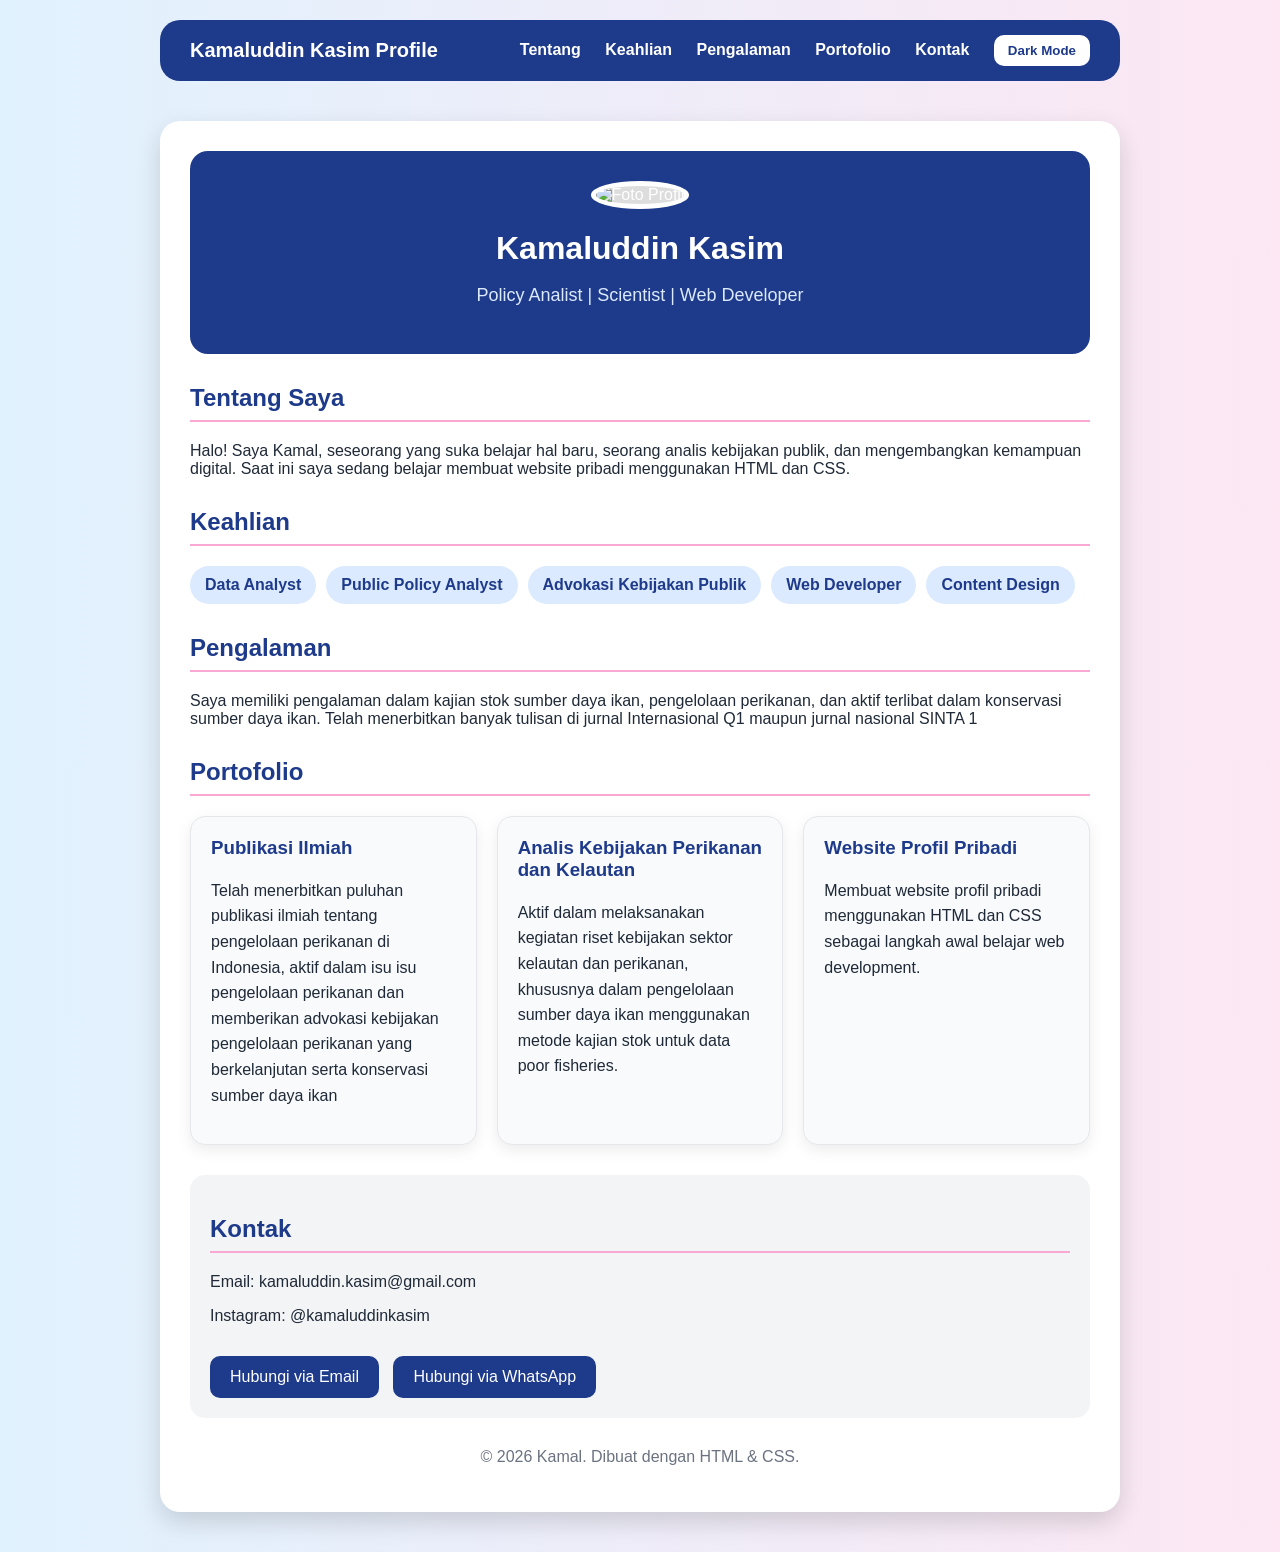
==== index.html @ 585c3568 "Rename index.html.html to index.html" ====
<!DOCTYPE html>
<html>
<head>
<head>
  <meta name="viewport" content="width=device-width, initial-scale=1.0">
  <title>Profil Pribadi Kamal</title>
  <link rel="stylesheet" href="style.css">
</head>  <title>Profil Pribadi Kamal</title>

  <style>
    body {
      margin: 0;
      font-family: Arial, sans-serif;
      background: linear-gradient(to right, #e0f2fe, #fce7f3);
      color: #1f2937;
    }

    .container {
      width: 85%;
      max-width: 900px;
      margin: 40px auto;
      background-color: white;
      border-radius: 20px;
      padding: 30px;
      box-shadow: 0 10px 25px rgba(0, 0, 0, 0.15);
    }

    .header {
      text-align: center;
      padding: 30px;
      background-color: #1e3a8a;
      color: white;
      border-radius: 18px;
    }

    .foto-profil {
      width: 140px;
      height: 140px;
      border-radius: 50%;
      border: 5px solid white;
      object-fit: cover;
      background-color: #ddd;
    }

    h1 {
      margin-bottom: 5px;
    }

    .tagline {
      font-size: 18px;
      color: #dbeafe;
    }

    .section {
      margin-top: 30px;
    }

    .section h2 {
      color: #1e3a8a;
      border-bottom: 2px solid #f9a8d4;
      padding-bottom: 8px;
    }

    .skill-list {
      display: flex;
      flex-wrap: wrap;
      gap: 10px;
    }

    .skill {
      background-color: #dbeafe;
      color: #1e3a8a;
      padding: 10px 15px;
      border-radius: 20px;
      font-weight: bold;
    }

    .kontak {
      background-color: #f3f4f6;
      padding: 20px;
      border-radius: 15px;
    }

    .button {
      display: inline-block;
      margin-top: 15px;
      padding: 12px 20px;
      background-color: #1e3a8a;
      color: white;
      text-decoration: none;
      border-radius: 10px;
    }

    .button:hover {
      background-color: #f472b6;
    }

    footer {
      text-align: center;
      margin-top: 30px;
      color: #6b7280;
    }
  </style>
</head>

<body>
 <nav class="navbar">
  <div class="nav-title">Kamaluddin Kasim Profile</div>

  <div class="nav-menu">
    <a href="#tentang">Tentang</a>
    <a href="#keahlian">Keahlian</a>
    <a href="#pengalaman">Pengalaman</a>
    <a href="#portofolio">Portofolio</a>
    <a href="#kontak">Kontak</a>
    <button onclick="ubahMode()" class="mode-button" id="modeButton">Dark Mode</button>
  </div>
</nav>
  <div class="container">

    <div class="header">
      <img src="kamal1.JPEG" alt="Foto Profil" class="foto-profil">
      <h1>Kamaluddin Kasim</h1>
      <p class="tagline">Policy Analist | Scientist | Web Developer</p>
    </div>

    <div class="section" id="tentang">
      <h2>Tentang Saya</h2>
      <p>
        Halo! Saya Kamal, seseorang yang suka belajar hal baru, seorang analis kebijakan publik,
        dan mengembangkan kemampuan digital. Saat ini saya sedang belajar membuat website
        pribadi menggunakan HTML dan CSS.
      </p>
    </div>

    <div class="section" id="keahlian">
      <h2>Keahlian</h2>
      <div class="skill-list">
        <div class="skill">Data Analyst</div>
        <div class="skill">Public Policy Analyst</div>
        <div class="skill">Advokasi Kebijakan Publik</div>
        <div class="skill">Web Developer</div>
        <div class="skill">Content Design</div>
      </div>
    </div>

    <div class="section" id="pengalaman">
      <h2>Pengalaman</h2>
      <p>
        Saya memiliki pengalaman dalam kajian stok sumber daya ikan, pengelolaan perikanan, dan aktif terlibat dalam konservasi sumber daya ikan. Telah menerbitkan banyak tulisan di jurnal Internasional Q1 maupun jurnal nasional SINTA 1
      </p>
    </div>
<div class="section" id="portofolio">
  <h2>Portofolio</h2>

  <div class="portfolio-list">

    <div class="portfolio-card">
      <h3>Publikasi Ilmiah</h3>
      <p>
        Telah menerbitkan puluhan publikasi ilmiah tentang pengelolaan perikanan di Indonesia, aktif dalam isu isu pengelolaan perikanan dan memberikan advokasi kebijakan pengelolaan perikanan yang berkelanjutan serta konservasi sumber daya ikan
      </p>
    </div>

    <div class="portfolio-card">
      <h3>Analis Kebijakan Perikanan dan Kelautan</h3>
      <p>
        Aktif dalam melaksanakan kegiatan riset kebijakan sektor kelautan dan perikanan, khususnya dalam pengelolaan sumber daya ikan menggunakan metode kajian stok untuk data poor fisheries.
      </p>
    </div>

    <div class="portfolio-card">
      <h3>Website Profil Pribadi</h3>
      <p>
        Membuat website profil pribadi menggunakan HTML dan CSS sebagai langkah awal
        belajar web development.
      </p>
    </div>

  </div>
</div>
   <div class="section kontak" id="kontak">
  <h2>Kontak</h2>
  <p>Email: kamaluddin.kasim@gmail.com</p>
  <p>Instagram: @kamaluddinkasim</p>

  <a href="mailto:kamaluddin.kasim@gmail.com" class="button">Hubungi via Email</a>

  <a 
    href="https://wa.me/6281211742710?text=Halo%20Kamal,%20saya%20tertarik%20dengan%20profil%20Anda"
    class="button whatsapp"
    target="_blank">
    Hubungi via WhatsApp
  </a>
</div>

    <footer>
      <p>© 2026 Kamal. Dibuat dengan HTML & CSS.</p>
    </footer>

  </div>
<script>
  function ubahMode() {
    document.body.classList.toggle("dark-mode");

    const tombol = document.getElementById("modeButton");

    if (document.body.classList.contains("dark-mode")) {
      tombol.textContent = "Light Mode";
    } else {
      tombol.textContent = "Dark Mode";
    }
  }
</script>
<script>
  const tombol = document.getElementById("modeButton");

  if (localStorage.getItem("mode") === "dark") {
    document.body.classList.add("dark-mode");
    tombol.textContent = "Light Mode";
  }

  function ubahMode() {
    document.body.classList.toggle("dark-mode");

    if (document.body.classList.contains("dark-mode")) {
      tombol.textContent = "Light Mode";
      localStorage.setItem("mode", "dark");
    } else {
      tombol.textContent = "Dark Mode";
      localStorage.setItem("mode", "light");
    }
  }
</script>

</body>
</html>
---- style.css ----
body {
  margin: 0;
  font-family: Arial, sans-serif;
  background: linear-gradient(to right, #e0f2fe, #fce7f3);
  color: #1f2937; scroll-behavior: smooth;
}

.navbar {
  width: 85%;
  max-width: 900px;
  margin: 20px auto 0;
  padding: 15px 30px;
  background-color: #1e3a8a;
  color: white;
  border-radius: 20px;
  display: flex;
  justify-content: space-between;
  align-items: center;
}

.nav-title {
  font-weight: bold;
  font-size: 20px;
}

.nav-menu a {
  color: white;
  text-decoration: none;
  margin-left: 20px;
  font-weight: bold;
}

.nav-menu a:hover {
  color: #f9a8d4;
}
.container {
  width: 85%;
  max-width: 900px;
  margin: 40px auto;
  background-color: white;
  border-radius: 20px;
  padding: 30px;
  box-shadow: 0 10px 25px rgba(0, 0, 0, 0.15);
}

.header {
  text-align: center;
  padding: 30px;
  background-color: #be185d;
  color: white;
  border-radius: 18px;
}

.foto-profil {
  width: 140px;
  height: 140px;
  border-radius: 50%;
  border: 5px solid white;
  object-fit: cover;
  background-color: #ddd;
}

h1 {
  margin-bottom: 5px;
}

.tagline {
  font-size: 18px;
  color: #dbeafe;
}

.section {
  margin-top: 30px;
}

.section h2 {
  color: #1e3a8a;
  border-bottom: 2px solid #f9a8d4;
  padding-bottom: 8px;
}

.skill-list {
  display: flex;
  flex-wrap: wrap;
  gap: 10px;
}

.skill {
  background-color: #dbeafe;
  color: #1e3a8a;
  padding: 10px 15px;
  border-radius: 20px;
  font-weight: bold;
}

.kontak {
  background-color: #f3f4f6;
  padding: 20px;
  border-radius: 15px;
}

.button {
  display: inline-block;
  margin-top: 15px;
  padding: 12px 20px;
  background-color: #1e3a8a;
  color: white;
  text-decoration: none;
  border-radius: 10px;
transition: 0.3s;
}

.button:hover {
  background-color: #f472b6;
  transform: scale(1.05);
}

footer {
  text-align: center;
  margin-top: 30px;
  color: #6b7280;
}
.portfolio-list {
  display: flex;
  gap: 20px;
  margin-top: 20px;
}

.portfolio-card {
  flex: 1;
  background-color: #f8fafc;
  padding: 20px;
  border-radius: 15px;
  border: 1px solid #e5e7eb;
  box-shadow: 0 5px 15px rgba(0, 0, 0, 0.08);
transition: 0.3s;
}

.portfolio-card h3 {
  color: #1e3a8a;
  margin-top: 0;
}

.portfolio-card p {
  line-height: 1.6;
}

.portfolio-card:hover {
  transform: translateY(-8px);
  box-shadow: 0 12px 25px rgba(0, 0, 0, 0.18);
}
@media (max-width: 768px) {
  .navbar {
    width: 85%;
    flex-direction: column;
    text-align: center;
    gap: 15px;
    padding: 20px; .whatsapp {
  margin-left: 0;
  margin-top: 10px;
}
@media (max-width: 768px) {
  .navbar {
    width: 85%;
    flex-direction: column;
    text-align: center;
    gap: 15px;
    padding: 20px;
  }
.mode-button {
  margin-left: 0;
  margin-top: 10px;
}
  .portfolio-list {
    flex-direction: column;
  }
}
  }

  .nav-menu {
    display: flex;
    flex-direction: column;
    gap: 10px;
  }

  .nav-menu a {
    margin-left: 0;
  }

  .container {
  width: 85%;
  max-width: 900px;
  margin: 40px auto;
  background-color: white;
  border-radius: 20px;
  padding: 30px;
  box-shadow: 0 10px 25px rgba(0, 0, 0, 0.15);
  animation: munculHalus 1s ease;
}

  .header {
    padding: 25px 15px;
  }

  .foto-profil {
  width: 140px;
  height: 140px;
  border-radius: 50%;
  border: 5px solid white;
  object-fit: cover;
  background-color: #ddd;
  transition: 0.3s;
}
.foto-profil:hover {
  transform: scale(1.08);
  transition: 0.3s;
}
  h1 {
    font-size: 26px;
  }

  .tagline {
    font-size: 16px;
  }

  .section h2 {
    font-size: 22px;
  }

  .skill-list {
    flex-direction: column;
  }

  .skill {
    text-align: center;
  }

  .button {
    display: block;
    text-align: center;
  }
}
.whatsapp {
  background-color: #16a34a;
  margin-left: 10px;
}

.whatsapp:hover {
  background-color: #15803d;
}
@keyframes munculHalus {
  from {
    opacity: 0;
    transform: translateY(30px);
  }
  to {
    opacity: 1;
    transform: translateY(0);
  }
}
.mode-button {
  margin-left: 20px;
  padding: 8px 14px;
  border: none;
  border-radius: 10px;
  background-color: white;
  color: #1e3a8a;
  font-weight: bold;
  cursor: pointer;
  transition: 0.3s;
}

.mode-button:hover {
  background-color: #f9a8d4;
  color: white;
}

.dark-mode {
  background: linear-gradient(to right, #111827, #1f2937);
  color: #f9fafb;
}

.dark-mode .container {
  background-color: #111827;
  color: #f9fafb;
}

.dark-mode .section h2 {
  color: #93c5fd;
}

.dark-mode .portfolio-card {
  background-color: #1f2937;
  border: 1px solid #374151;
}

.dark-mode .portfolio-card h3 {
  color: #93c5fd;
}

.dark-mode .kontak {
  background-color: #1f2937;
}

.dark-mode footer {
  color: #d1d5db;
}
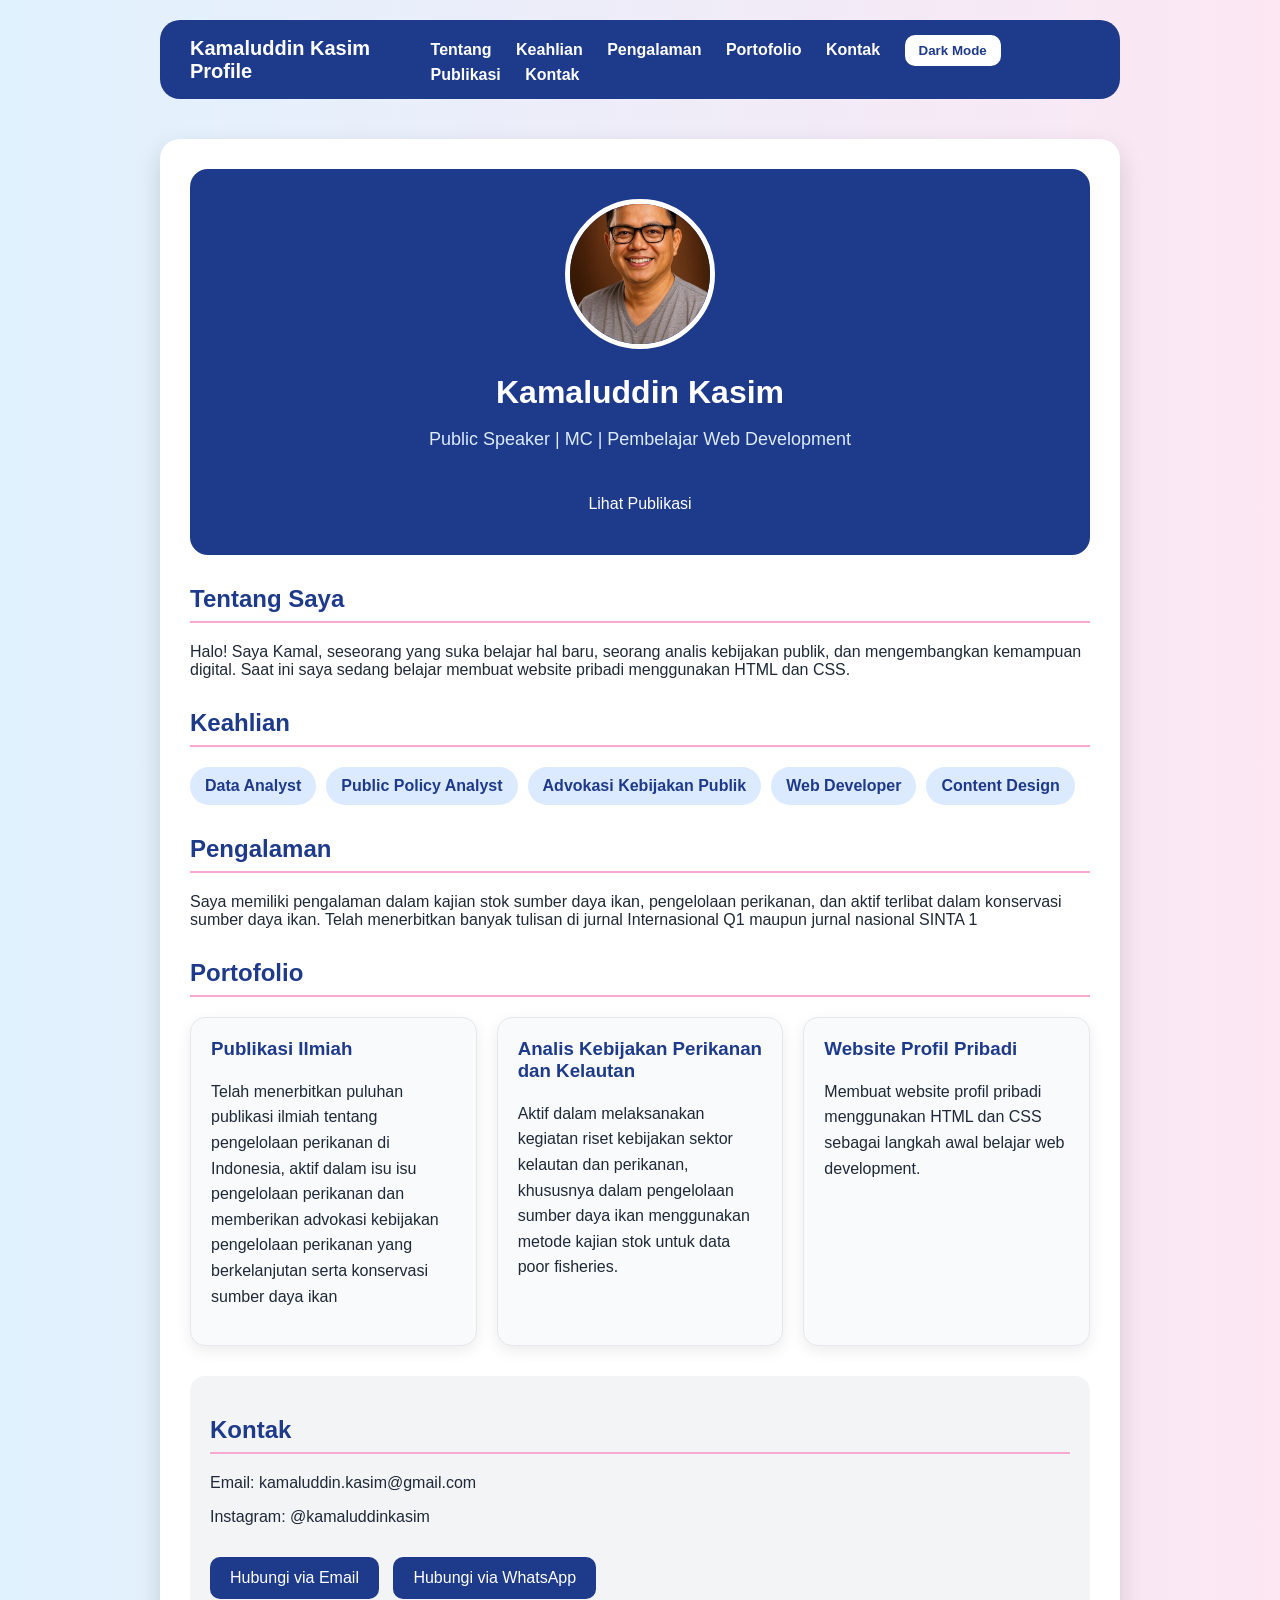
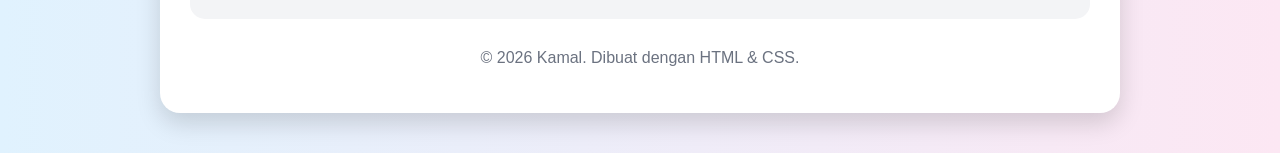
==== commit 85ba6bab: "Update index.html" ====
--- a/index.html
+++ b/index.html
@@ -114,15 +114,28 @@
     <a href="#portofolio">Portofolio</a>
     <a href="#kontak">Kontak</a>
     <button onclick="ubahMode()" class="mode-button" id="modeButton">Dark Mode</button>
+<a 
+  href="https://scholar.google.com/citations?user=J5LcpdcAAAAJ&hl=en" 
+  target="_blank">
+  Publikasi
+</a>
+<a href="#kontak">Kontak</a>
   </div>
 </nav>
   <div class="container">
 
     <div class="header">
-      <img src="kamal1.JPEG" alt="Foto Profil" class="foto-profil">
-      <h1>Kamaluddin Kasim</h1>
-      <p class="tagline">Policy Analist | Scientist | Web Developer</p>
-    </div>
+  <img src="kamal1.JPEG" alt="Foto Profil" class="foto-profil">
+  <h1>Kamaluddin Kasim</h1>
+  <p class="tagline">Public Speaker | MC | Pembelajar Web Development</p>
+
+  <a 
+    href="https://scholar.google.com/citations?user=J5LcpdcAAAAJ&hl=en" 
+    class="button scholar-button" 
+    target="_blank">
+    Lihat Publikasi
+  </a>
+</div>
 
     <div class="section" id="tentang">
       <h2>Tentang Saya</h2>
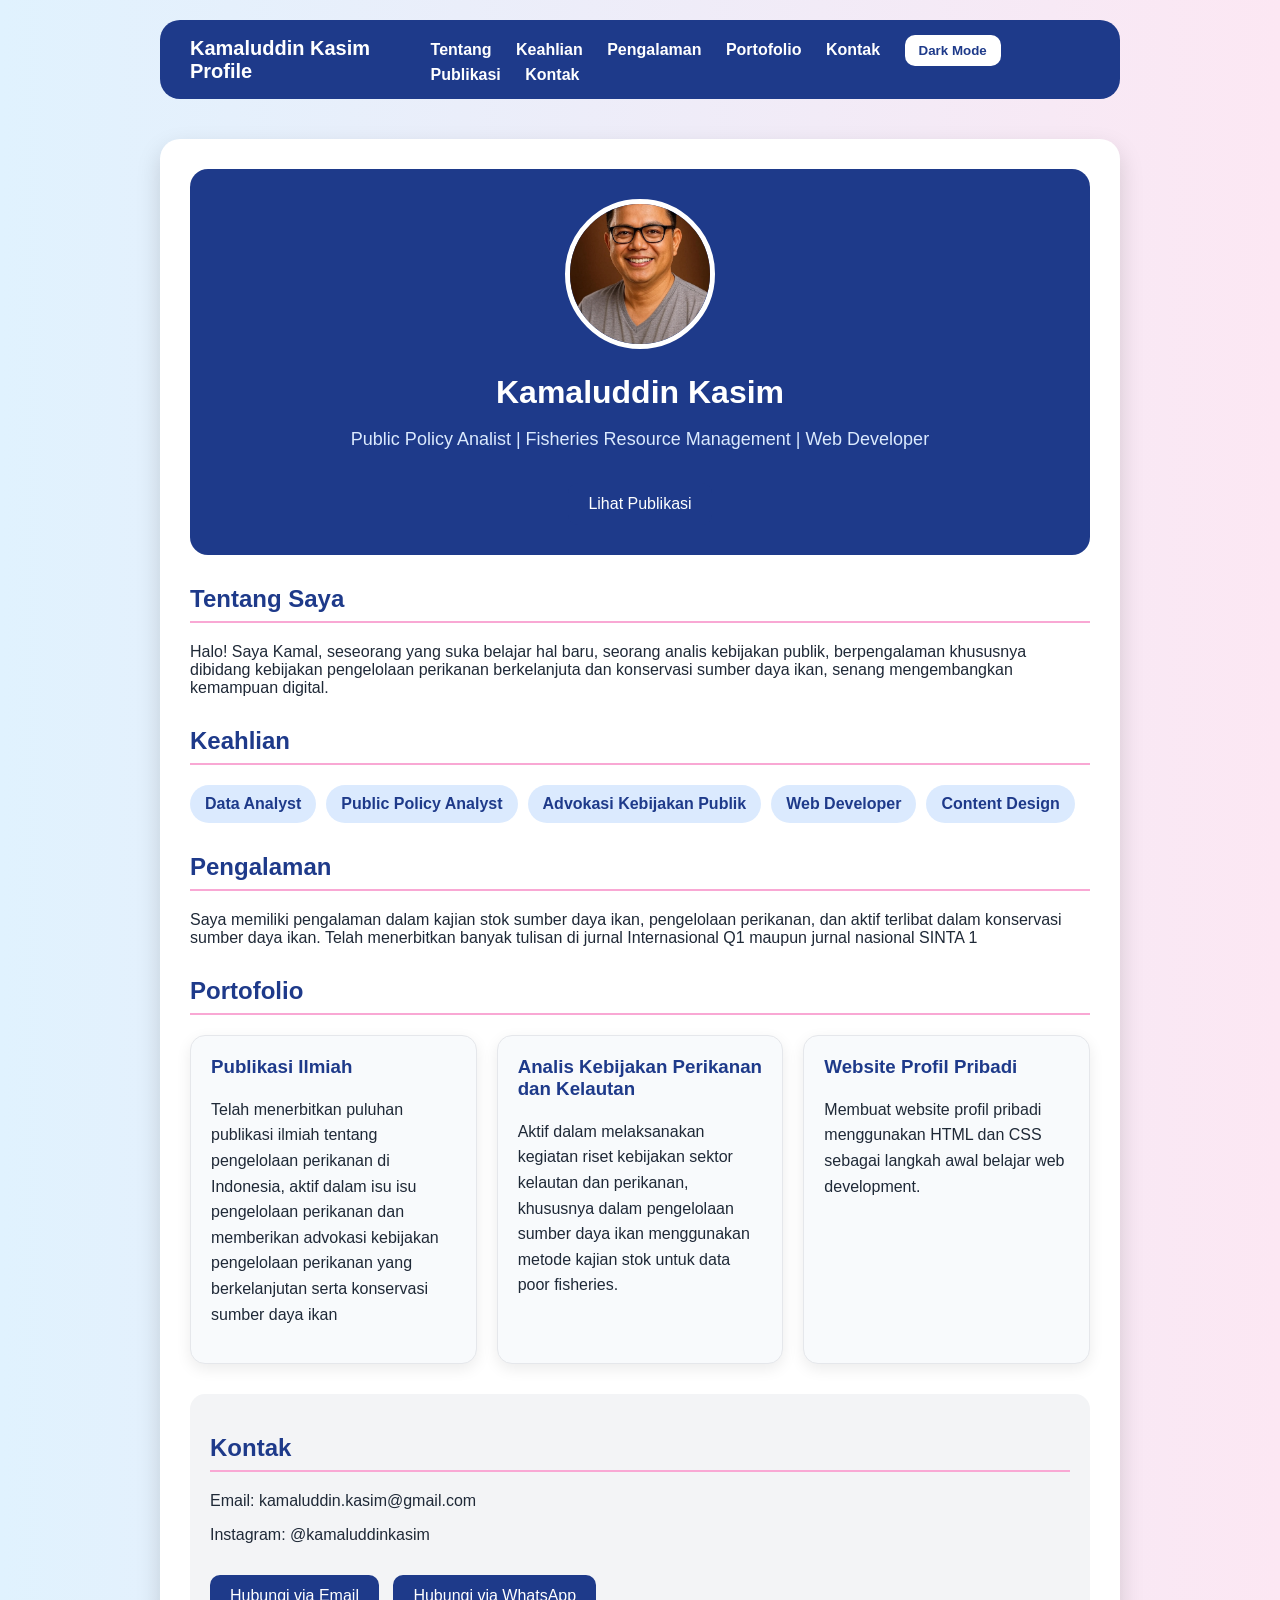
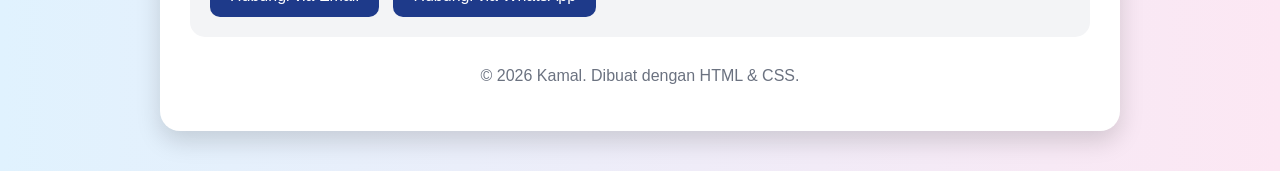
==== commit ae77ff26: "Update index.html" ====
--- a/index.html
+++ b/index.html
@@ -3,9 +3,9 @@
 <head>
 <head>
   <meta name="viewport" content="width=device-width, initial-scale=1.0">
-  <title>Profil Pribadi Kamal</title>
+  <title>Profil Pribadi Kamaluddin Kasim</title>
   <link rel="stylesheet" href="style.css">
-</head>  <title>Profil Pribadi Kamal</title>
+</head>  <title>Profil Pribadi Kamaluddin Kasim</title>
 
   <style>
     body {
@@ -127,7 +127,7 @@
     <div class="header">
   <img src="kamal1.JPEG" alt="Foto Profil" class="foto-profil">
   <h1>Kamaluddin Kasim</h1>
-  <p class="tagline">Public Speaker | MC | Pembelajar Web Development</p>
+  <p class="tagline">Public Policy Analist | Fisheries Resource Management | Web Developer</p>
 
   <a 
     href="https://scholar.google.com/citations?user=J5LcpdcAAAAJ&hl=en" 
@@ -140,9 +140,9 @@
     <div class="section" id="tentang">
       <h2>Tentang Saya</h2>
       <p>
-        Halo! Saya Kamal, seseorang yang suka belajar hal baru, seorang analis kebijakan publik,
-        dan mengembangkan kemampuan digital. Saat ini saya sedang belajar membuat website
-        pribadi menggunakan HTML dan CSS.
+        Halo! Saya Kamal, seseorang yang suka belajar hal baru, seorang analis kebijakan publik, 
+        berpengalaman khususnya dibidang kebijakan pengelolaan perikanan berkelanjuta dan konservasi sumber daya ikan,
+        senang mengembangkan kemampuan digital.
       </p>
     </div>
 
--- a/style.css
+++ b/style.css
@@ -304,4 +304,23 @@
 
 .dark-mode footer {
   color: #d1d5db;
-}+}
+.scholar-button {
+  background-color: white;
+  color: #1e3a8a;
+  margin-top: 20px;
+}
+
+.scholar-button:hover {
+  background-color: #f9a8d4;
+  color: white;
+}
+.dark-mode .scholar-button {
+  background-color: #f9fafb;
+  color: #1e3a8a;
+}
+
+.dark-mode .scholar-button:hover {
+  background-color: #93c5fd;
+  color: #111827;
+}
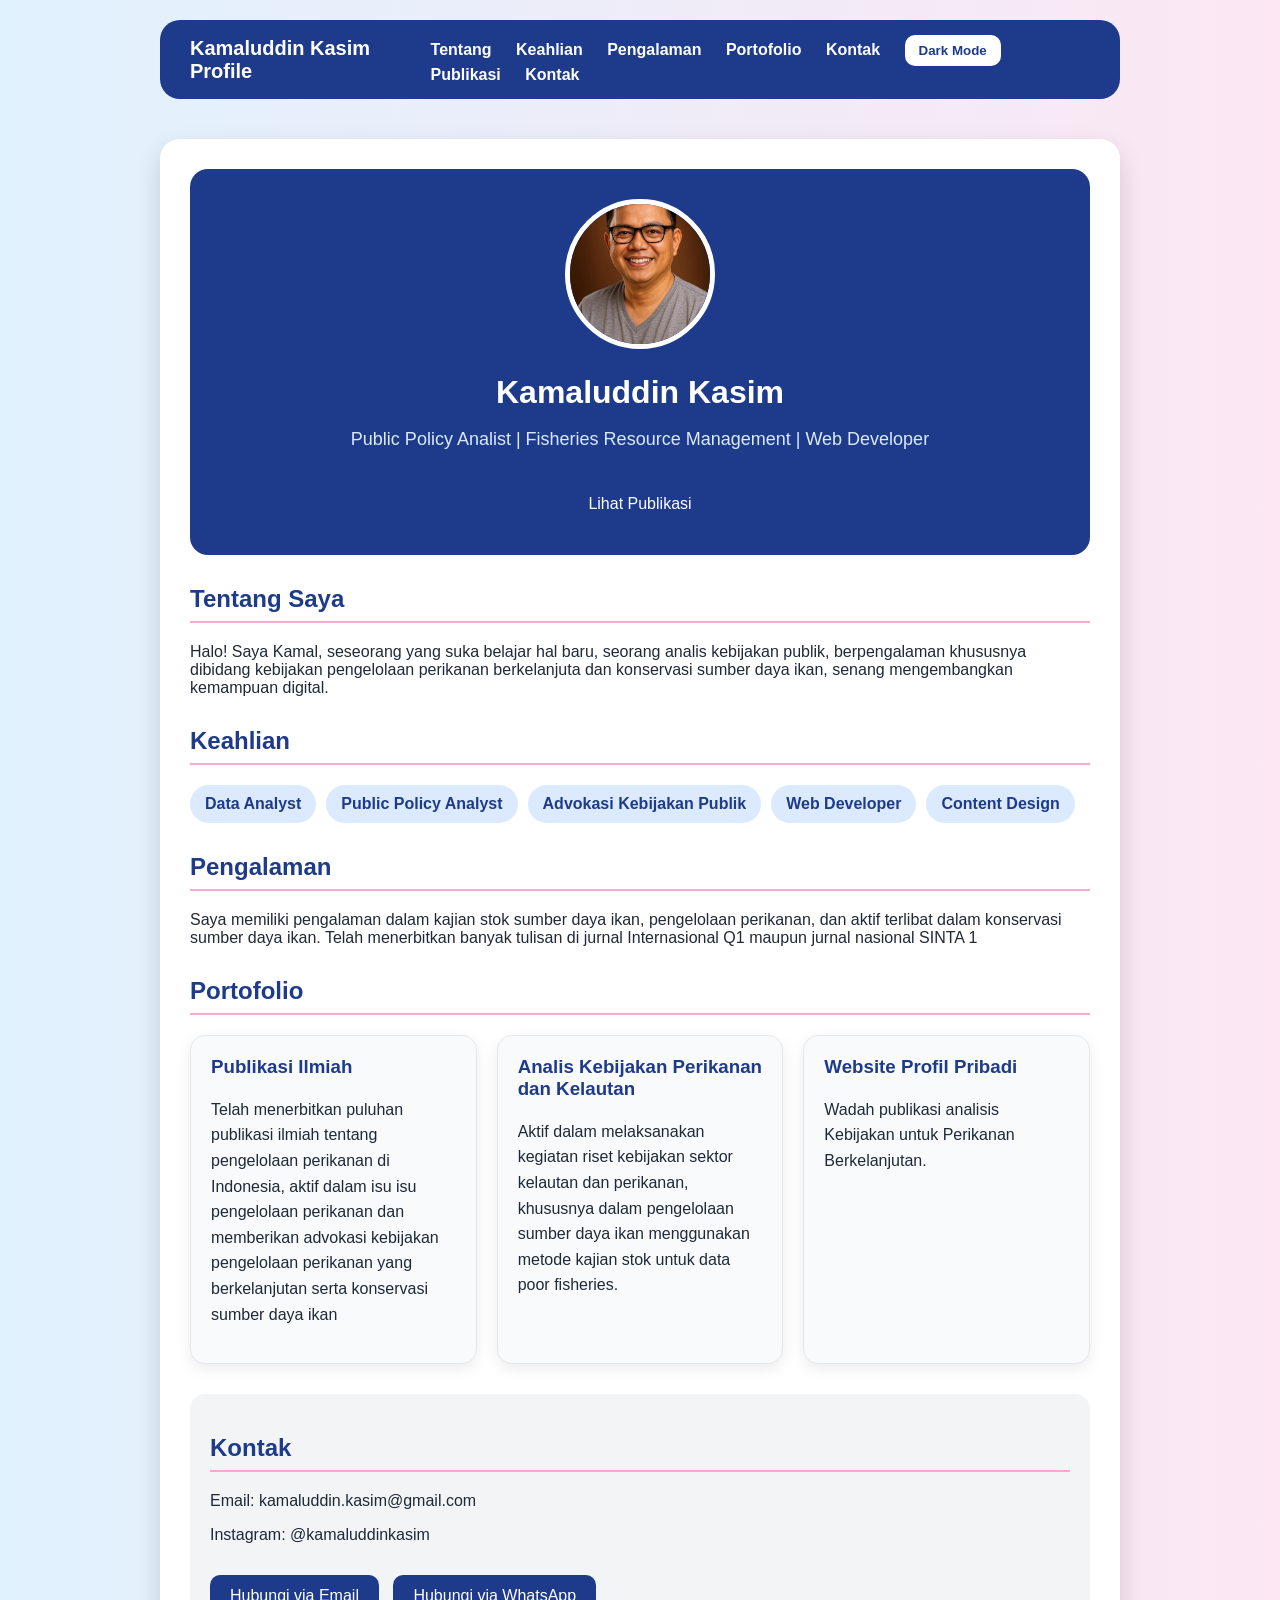
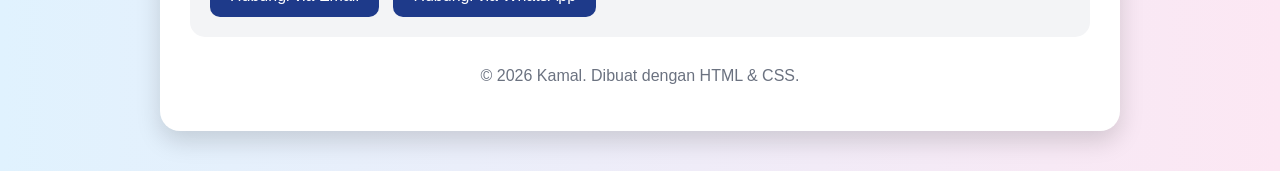
==== commit 415eae52: "Update index.html" ====
--- a/index.html
+++ b/index.html
@@ -185,8 +185,7 @@
     <div class="portfolio-card">
       <h3>Website Profil Pribadi</h3>
       <p>
-        Membuat website profil pribadi menggunakan HTML dan CSS sebagai langkah awal
-        belajar web development.
+        Wadah publikasi analisis Kebijakan untuk Perikanan Berkelanjutan.
       </p>
     </div>
 
